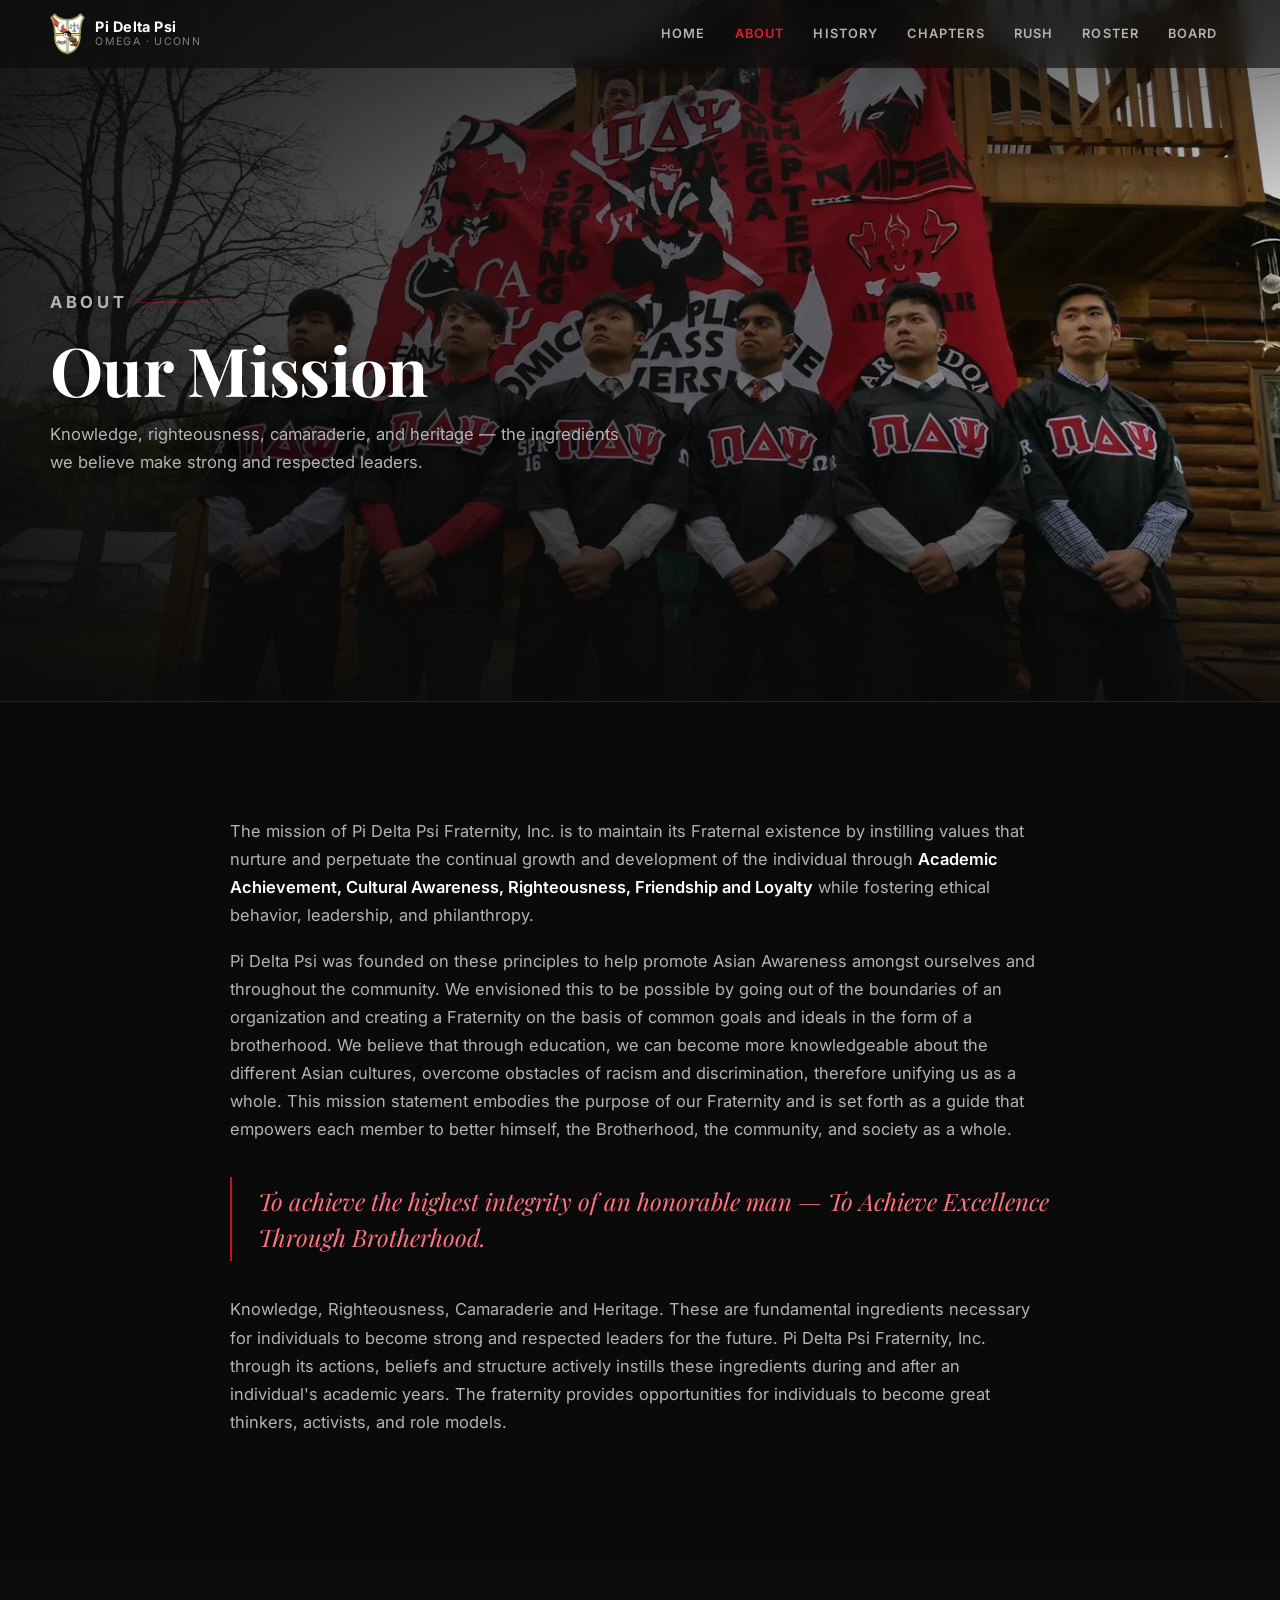
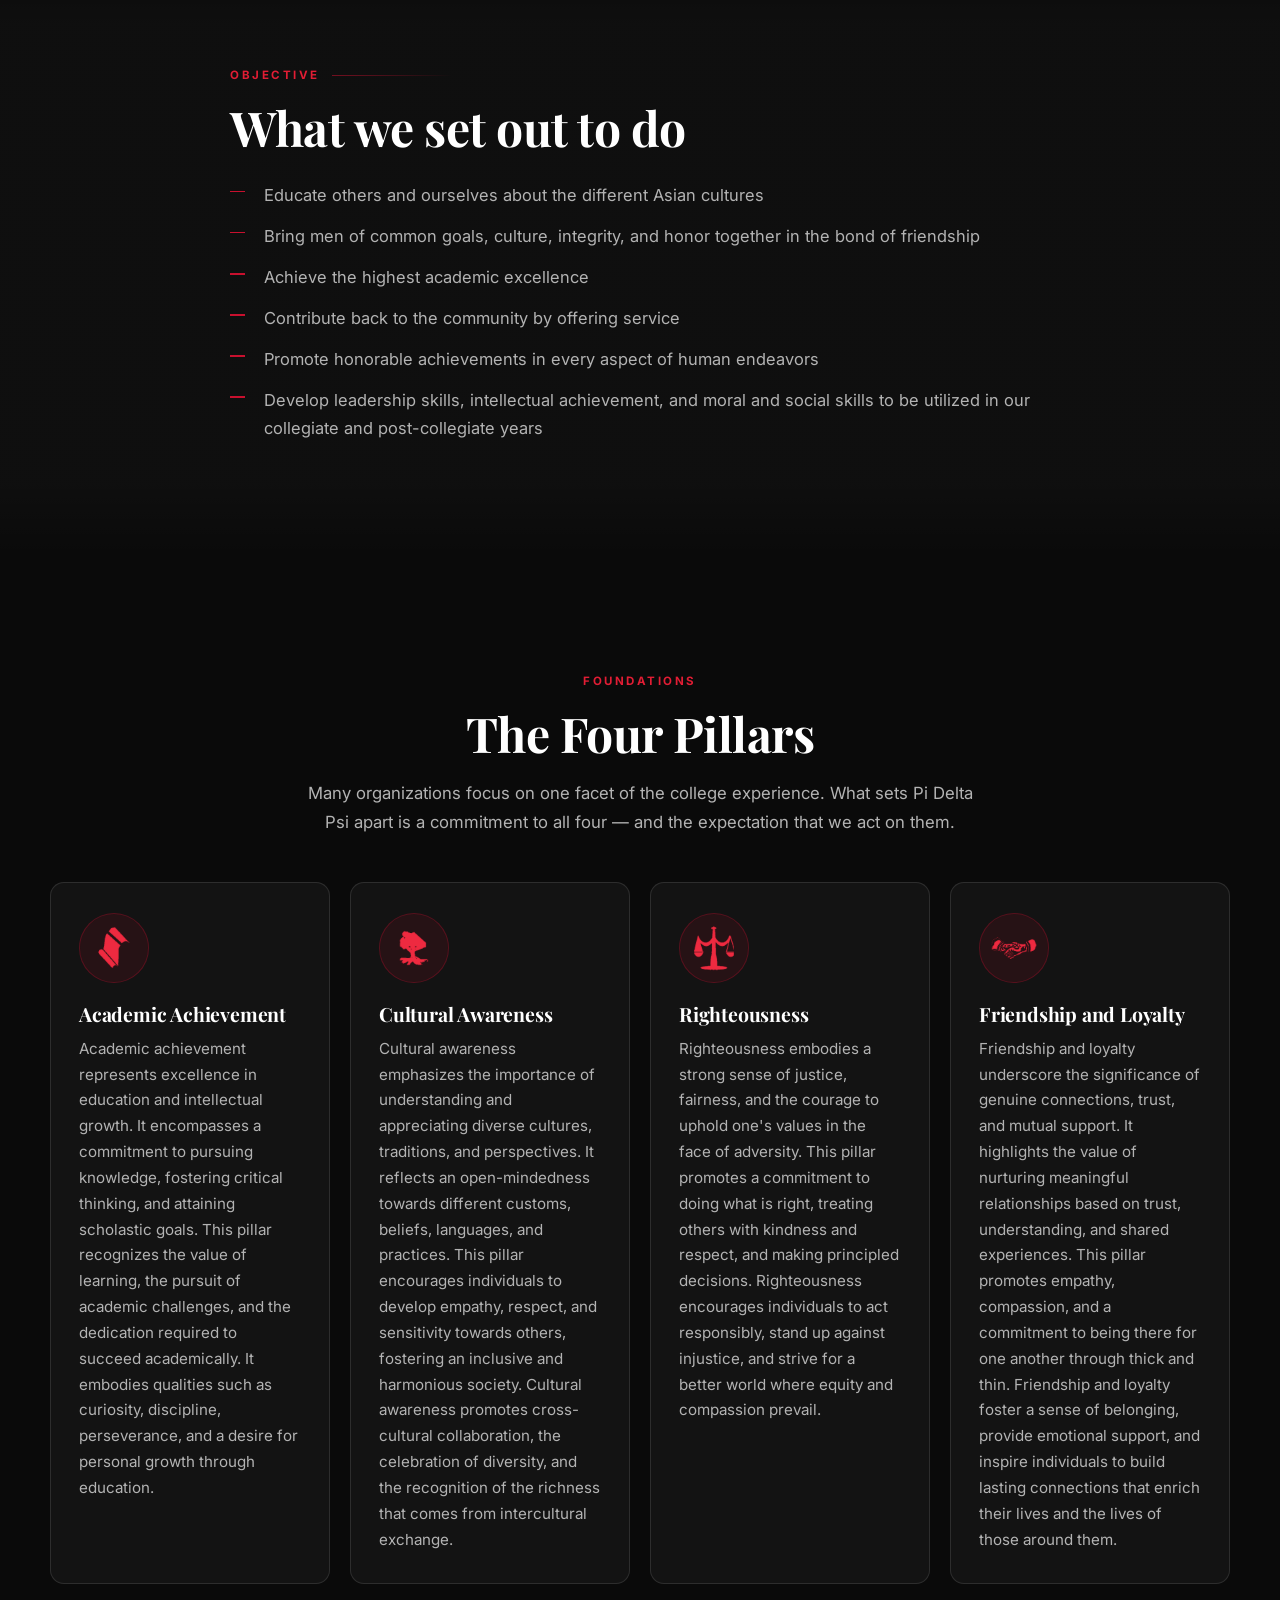
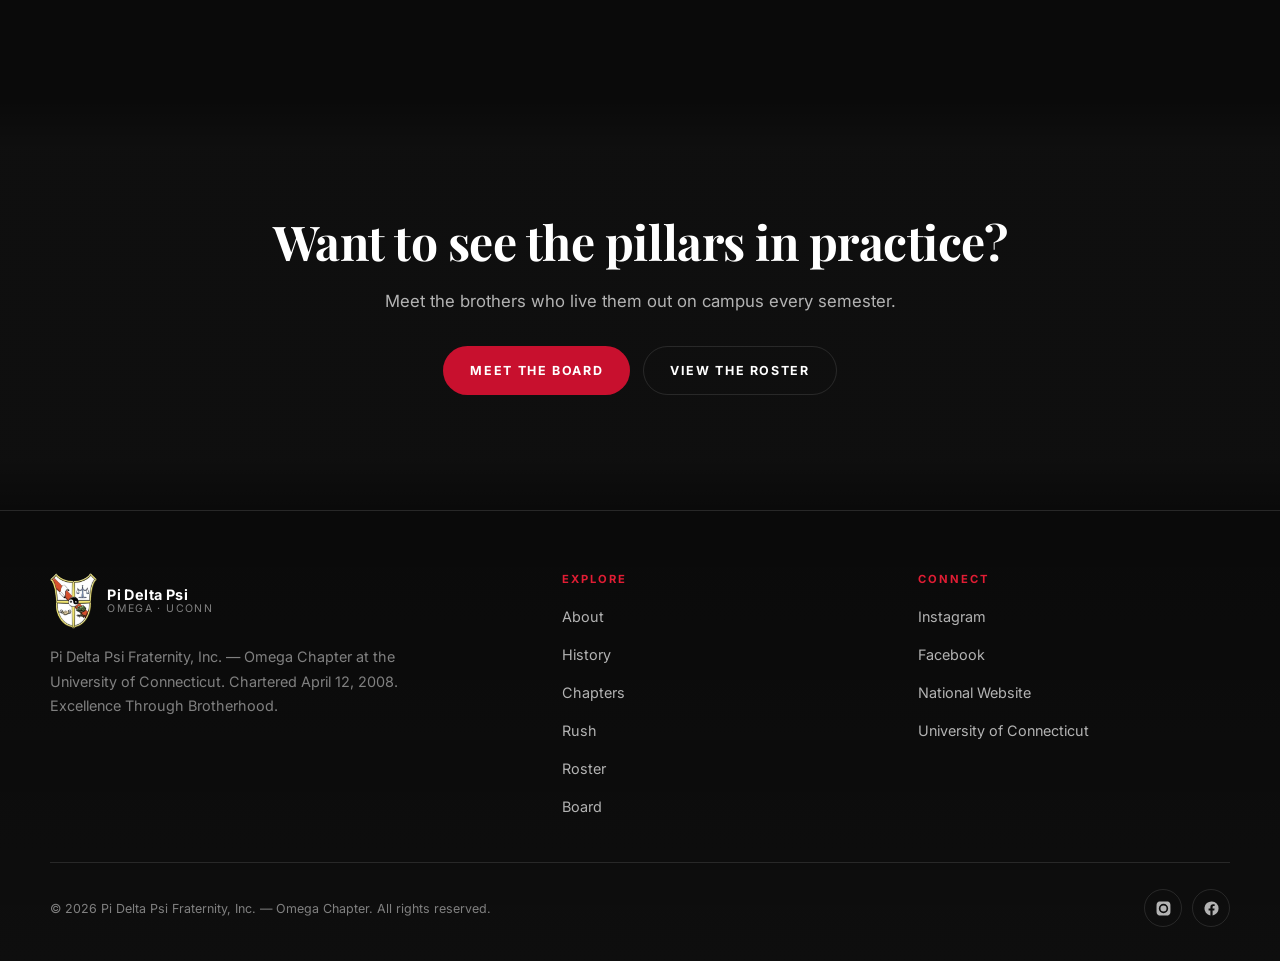
==== about.html @ b09564b2 "Size history header to the photo so nothing is cropped" ====
<!DOCTYPE html>
<html lang="en">
<head>
<meta charset="utf-8">
<meta name="viewport" content="width=device-width, initial-scale=1">
<title>About | Pi Delta Psi &mdash; Omega Chapter</title>
<meta name="description" content="The mission, objectives, and four pillars of Pi Delta Psi Fraternity, Inc. — Omega Chapter at the University of Connecticut.">
<link rel="icon" href="data:image/svg+xml,<svg xmlns='http://www.w3.org/2000/svg' viewBox='0 0 100 100'><text y='.9em' font-size='80' fill='%23c8102e'>Ω</text></svg>">
<link rel="preconnect" href="https://fonts.googleapis.com">
<link rel="preconnect" href="https://fonts.gstatic.com" crossorigin>
<link href="https://fonts.googleapis.com/css2?family=Inter:wght@400;600;700&family=Playfair+Display:ital,wght@0,400;0,700;1,400&display=swap" rel="stylesheet">
<link rel="stylesheet" href="assets/css/styles.css?v=17">
</head>
<body>

<header id="site-nav"></header>

<section class="pagehead pagehead--photo pagehead--about">
  <div class="pagehead__glyph" aria-hidden="true">Α</div>
  <div class="wrap">
    <p class="eyebrow">About</p>
    <h1>Our Mission</h1>
    <p>Knowledge, righteousness, camaraderie, and heritage &mdash; the ingredients we believe make strong and respected leaders.</p>
  </div>
</section>

<!-- ============================ MISSION ============================ -->
<section class="section">
  <div class="wrap-narrow prose">
    <p class="reveal">The mission of Pi Delta Psi Fraternity, Inc. is to maintain its Fraternal existence by instilling values that nurture and perpetuate the continual growth and development of the individual through <strong>Academic Achievement, Cultural Awareness, Righteousness, Friendship and Loyalty</strong> while fostering ethical behavior, leadership, and philanthropy.</p>

    <p class="reveal">Pi Delta Psi was founded on these principles to help promote Asian Awareness amongst ourselves and throughout the community. We envisioned this to be possible by going out of the boundaries of an organization and creating a Fraternity on the basis of common goals and ideals in the form of a brotherhood. We believe that through education, we can become more knowledgeable about the different Asian cultures, overcome obstacles of racism and discrimination, therefore unifying us as a whole. This mission statement embodies the purpose of our Fraternity and is set forth as a guide that empowers each member to better himself, the Brotherhood, the community, and society as a whole.</p>

    <div class="pull reveal">
      To achieve the highest integrity of an honorable man &mdash; To Achieve Excellence Through Brotherhood.
    </div>

    <p class="reveal">Knowledge, Righteousness, Camaraderie and Heritage. These are fundamental ingredients necessary for individuals to become strong and respected leaders for the future. Pi Delta Psi Fraternity, Inc. through its actions, beliefs and structure actively instills these ingredients during and after an individual's academic years. The fraternity provides opportunities for individuals to become great thinkers, activists, and role models.</p>
  </div>
</section>

<!-- ============================ OBJECTIVES ============================ -->
<section class="section section--alt">
  <div class="wrap-narrow">
    <p class="eyebrow reveal">Objective</p>
    <h2 class="section-title reveal">What we set out to do</h2>
    <ul class="checklist reveal" style="margin-top:26px">
      <li>Educate others and ourselves about the different Asian cultures</li>
      <li>Bring men of common goals, culture, integrity, and honor together in the bond of friendship</li>
      <li>Achieve the highest academic excellence</li>
      <li>Contribute back to the community by offering service</li>
      <li>Promote honorable achievements in every aspect of human endeavors</li>
      <li>Develop leadership skills, intellectual achievement, and moral and social skills to be utilized in our collegiate and post-collegiate years</li>
    </ul>
  </div>
</section>

<!-- ============================ PILLARS ============================ -->
<section class="section">
  <div class="wrap">
    <div class="center" style="margin-bottom:46px">
      <p class="eyebrow eyebrow--center reveal">Foundations</p>
      <h2 class="section-title reveal">The Four Pillars</h2>
      <p class="section-lede reveal">Many organizations focus on one facet of the college experience. What sets Pi Delta Psi apart is a commitment to all four &mdash; and the expectation that we act on them.</p>
    </div>
    <div class="grid grid--pillars" id="pillars"></div>
  </div>
</section>

<!-- ============================ CTA ============================ -->
<section class="section section--alt">
  <div class="wrap-narrow center">
    <h2 class="section-title reveal">Want to see the pillars in practice?</h2>
    <p class="section-lede reveal" style="margin-bottom:30px">Meet the brothers who live them out on campus every semester.</p>
    <div class="reveal" style="display:flex;gap:13px;justify-content:center;flex-wrap:wrap">
      <a class="btn btn--primary" href="board.html">Meet the Board</a>
      <a class="btn btn--ghost" href="roster.html">View the Roster</a>
    </div>
  </div>
</section>

<footer id="site-footer"></footer>
<button class="totop" id="to-top" aria-label="Back to top">&uarr;</button>

<script src="assets/js/data.js?v=17"></script>
<script src="assets/js/main.js?v=17"></script>
</body>
</html>
---- assets/css/styles.css ----
/* ==========================================================================
   Pi Delta Psi Fraternity, Inc. — Omega Chapter at UConn
   Global stylesheet
   --------------------------------------------------------------------------
   Brand colors live in :root below. Change them in one place and the whole
   site follows.
   ========================================================================== */

/* ---------- Tokens ---------- */
:root {
  /* Brand — red, black, white */
  --black-900: #0a0a0a;   /* page background */
  --black-800: #121212;   /* raised surfaces */
  --black-700: #1a1a1a;
  --black-600: #242424;
  --red-600:  #8f0b20;    /* deep red */
  --red-500:  #c8102e;    /* primary accent */
  --red-400:  #e11d34;    /* brighter accent */
  --red-300:  #ff7280;    /* light tint, for text on black */

  /* Surfaces & text */
  --bg: var(--black-900);
  --surface: rgba(255, 255, 255, 0.04);
  --surface-hover: rgba(255, 255, 255, 0.07);
  --border: rgba(255, 255, 255, 0.11);
  --border-strong: rgba(200, 16, 46, 0.55);
  --text: #ffffff;
  --text-muted: #b3b3b3;
  --text-dim: #808080;

  /* Type */
  --font-display: "Playfair Display", Georgia, "Times New Roman", serif;
  --font-body: "Inter", -apple-system, BlinkMacSystemFont, "Segoe UI", Roboto, Helvetica, Arial, sans-serif;

  /* Layout */
  --wrap: 1180px;
  --wrap-narrow: 820px;
  --nav-h: 68px;
  --radius: 14px;
  --radius-sm: 9px;

  /* Motion */
  --ease: cubic-bezier(0.22, 1, 0.36, 1);
}

/* ---------- Reset ---------- */
*, *::before, *::after { box-sizing: border-box; }

html {
  scroll-behavior: smooth;
  scroll-padding-top: calc(var(--nav-h) + 20px);
  -webkit-text-size-adjust: 100%;
}

body {
  margin: 0;
  background: var(--bg);
  color: var(--text);
  font-family: var(--font-body);
  font-size: 16.5px;
  line-height: 1.7;
  -webkit-font-smoothing: antialiased;
  overflow-x: hidden;
}

img { max-width: 100%; display: block; }
a { color: inherit; text-decoration: none; }
button { font: inherit; color: inherit; }

h1, h2, h3, h4 {
  font-family: var(--font-display);
  font-weight: 700;
  line-height: 1.15;
  margin: 0 0 0.5em;
  letter-spacing: -0.01em;
}

p { margin: 0 0 1.1em; }
p:last-child { margin-bottom: 0; }

::selection { background: var(--red-500); color: #fff; }

/* Focus ring — keyboard users only */
:focus-visible {
  outline: 2px solid var(--red-400);
  outline-offset: 3px;
  border-radius: 4px;
}

/* ---------- Layout helpers ---------- */
.wrap { width: min(100% - 44px, var(--wrap)); margin-inline: auto; }
.wrap-narrow { width: min(100% - 44px, var(--wrap-narrow)); margin-inline: auto; }

section { position: relative; }
.section { padding: clamp(64px, 9vw, 118px) 0; }
.section--tight { padding: clamp(48px, 6vw, 78px) 0; }
.section--alt { background: linear-gradient(180deg, transparent, rgba(255,255,255,0.02) 12%, rgba(255,255,255,0.02) 88%, transparent); }

.eyebrow {
  font-family: var(--font-body);
  font-size: 0.72rem;
  font-weight: 700;
  letter-spacing: 0.22em;
  text-transform: uppercase;
  color: var(--red-400);
  margin: 0 0 14px;
  display: flex;
  align-items: center;
  gap: 12px;
}
.eyebrow::after {
  content: "";
  flex: 1;
  height: 1px;
  background: linear-gradient(90deg, var(--border-strong), transparent);
  max-width: 120px;
}
.eyebrow--center { justify-content: center; }
.eyebrow--center::after { display: none; }

.section-title { font-size: clamp(1.9rem, 4.2vw, 3rem); margin-bottom: 18px; }
.section-lede { color: var(--text-muted); font-size: 1.05rem; max-width: 62ch; }
.center { text-align: center; }
.center .section-lede { margin-inline: auto; }

/* ---------- Navigation ---------- */
.nav {
  position: fixed;
  inset: 0 0 auto 0;
  height: var(--nav-h);
  z-index: 100;
  display: flex;
  align-items: center;
  background: rgba(10, 10, 10, 0.6);
  backdrop-filter: blur(14px);
  -webkit-backdrop-filter: blur(14px);
  border-bottom: 1px solid transparent;
  transition: background 0.3s var(--ease), border-color 0.3s var(--ease);
}
.nav.is-scrolled {
  background: rgba(10, 10, 10, 0.94);
  border-bottom-color: var(--border);
}
.nav__inner {
  width: min(100% - 44px, var(--wrap));
  margin-inline: auto;
  display: flex;
  align-items: center;
  justify-content: space-between;
  gap: 24px;
}
.brand { display: flex; align-items: center; gap: 10px; }
.brand__crest { height: 42px; width: auto; flex-shrink: 0; }
.footer .brand__crest { height: 56px; }
.brand__mark {
  font-family: var(--font-display);
  font-size: 1.22rem;
  letter-spacing: 0.06em;
  color: var(--red-400);
  line-height: 1;
}
.brand__text { display: flex; flex-direction: column; line-height: 1.15; }
.brand__name { font-weight: 700; font-size: 0.9rem; letter-spacing: 0.03em; }
.brand__sub { font-size: 0.66rem; color: var(--text-dim); letter-spacing: 0.13em; text-transform: uppercase; }

.nav__links { display: flex; align-items: center; gap: 3px; }
.nav__link {
  padding: 8px 13px;
  font-size: 0.8rem;
  font-weight: 600;
  letter-spacing: 0.09em;
  text-transform: uppercase;
  color: var(--text-muted);
  border-radius: 7px;
  transition: color 0.2s, background 0.2s;
}
.nav__link:hover { color: var(--text); background: var(--surface); }
.nav__link.is-active { color: var(--red-400); }

.nav__toggle {
  display: none;
  background: none;
  border: 1px solid var(--border);
  border-radius: 8px;
  width: 42px; height: 38px;
  cursor: pointer;
  padding: 0;
  align-items: center;
  justify-content: center;
}
.nav__toggle span {
  display: block;
  width: 18px; height: 1.5px;
  background: var(--text);
  position: relative;
  transition: background 0.2s;
}
.nav__toggle span::before,
.nav__toggle span::after {
  content: "";
  position: absolute;
  left: 0;
  width: 18px; height: 1.5px;
  background: var(--text);
  transition: transform 0.28s var(--ease);
}
.nav__toggle span::before { top: -6px; }
.nav__toggle span::after { top: 6px; }
.nav__toggle[aria-expanded="true"] span { background: transparent; }
.nav__toggle[aria-expanded="true"] span::before { transform: translateY(6px) rotate(45deg); }
.nav__toggle[aria-expanded="true"] span::after { transform: translateY(-6px) rotate(-45deg); }

@media (max-width: 900px) {
  .nav__toggle { display: flex; }
  .nav__links {
    position: fixed;
    inset: var(--nav-h) 0 auto 0;
    flex-direction: column;
    align-items: stretch;
    gap: 0;
    background: rgba(10, 10, 10, 0.98);
    backdrop-filter: blur(18px);
    border-bottom: 1px solid var(--border);
    padding: 10px 22px 22px;
    transform: translateY(-14px);
    opacity: 0;
    pointer-events: none;
    transition: opacity 0.25s var(--ease), transform 0.25s var(--ease);
  }
  .nav__links.is-open { opacity: 1; transform: none; pointer-events: auto; }
  .nav__link { padding: 14px 4px; border-bottom: 1px solid var(--border); font-size: 0.9rem; }
}

/* ---------- Buttons ---------- */
.btn {
  display: inline-flex;
  align-items: center;
  gap: 9px;
  padding: 13px 26px;
  border-radius: 999px;
  font-size: 0.78rem;
  font-weight: 700;
  letter-spacing: 0.13em;
  text-transform: uppercase;
  border: 1px solid transparent;
  background: transparent; /* buttons otherwise inherit the UA's buttonface color */
  cursor: pointer;
  transition: transform 0.2s var(--ease), background 0.2s, border-color 0.2s, color 0.2s;
}
.btn:hover { transform: translateY(-2px); }
.btn--primary { background: var(--red-500); color: #fff; }
.btn--primary:hover { background: var(--red-400); }
.btn--ghost { border-color: var(--border); color: var(--text); }
.btn--ghost:hover { border-color: var(--border-strong); background: var(--surface); }

/* ---------- Hero ---------- */
.hero {
  position: relative;
  min-height: 100svh;
  display: flex;
  align-items: center;
  padding-top: var(--nav-h);
  overflow: hidden;
  isolation: isolate;
}
.hero__bg {
  position: absolute;
  inset: 0;
  z-index: -2;
  background:
    radial-gradient(ellipse 70% 55% at 20% 15%, rgba(200, 16, 46, 0.22), transparent 62%),
    radial-gradient(ellipse 60% 50% at 82% 78%, rgba(143, 11, 32, 0.28), transparent 60%),
    linear-gradient(165deg, #161616 0%, #0a0a0a 55%, #0d0d0d 100%);
}
.hero__grid {
  position: absolute;
  inset: 0;
  z-index: -1;
  background-image:
    linear-gradient(rgba(255,255,255,0.028) 1px, transparent 1px),
    linear-gradient(90deg, rgba(255,255,255,0.028) 1px, transparent 1px);
  background-size: 74px 74px;
  mask-image: radial-gradient(ellipse 85% 70% at 50% 45%, #000 35%, transparent 78%);
  -webkit-mask-image: radial-gradient(ellipse 85% 70% at 50% 45%, #000 35%, transparent 78%);
}
.hero__crest {
  position: absolute;
  right: -2%;
  top: 50%;
  transform: translateY(-50%);
  height: min(112vh, 1000px);
  width: auto;
  opacity: 0.07;
  z-index: -1;
  user-select: none;
  pointer-events: none;
}
@media (max-width: 900px) { .hero__crest { right: -22%; opacity: 0.05; } }

.hero__content { position: relative; }
.hero__kicker {
  font-size: 0.74rem;
  font-weight: 700;
  letter-spacing: 0.34em;
  text-transform: uppercase;
  color: var(--red-400);
  margin-bottom: 26px;
}
.hero h1 {
  font-size: clamp(3rem, 11vw, 7.5rem);
  line-height: 0.94;
  margin: 0 0 6px;
  letter-spacing: -0.025em;
}
.hero h1 .thin { display: block; font-weight: 400; font-style: italic; color: var(--red-400); font-size: 0.44em; letter-spacing: 0.02em; margin-top: 14px; }
.hero__sub {
  font-size: clamp(0.9rem, 1.6vw, 1.06rem);
  color: var(--text-muted);
  letter-spacing: 0.12em;
  text-transform: uppercase;
  font-weight: 600;
  margin: 26px 0 34px;
  max-width: 46ch;
}
.hero__actions { display: flex; flex-wrap: wrap; gap: 13px; }
.hero__scroll {
  position: absolute;
  bottom: 34px;
  left: 50%;
  transform: translateX(-50%);
  font-size: 0.64rem;
  letter-spacing: 0.28em;
  text-transform: uppercase;
  color: var(--text-dim);
  display: flex;
  flex-direction: column;
  align-items: center;
  gap: 10px;
}
.hero__scroll::after {
  content: "";
  width: 1px; height: 40px;
  background: linear-gradient(180deg, var(--red-500), transparent);
  animation: scrollPulse 2.2s var(--ease) infinite;
}
@keyframes scrollPulse {
  0%, 100% { opacity: 0.25; transform: scaleY(0.6); transform-origin: top; }
  50% { opacity: 1; transform: scaleY(1); transform-origin: top; }
}

/* ---------- Page header (interior pages) ---------- */
.pagehead {
  padding: calc(var(--nav-h) + 76px) 0 62px;
  position: relative;
  overflow: hidden;
  border-bottom: 1px solid var(--border);
  background:
    radial-gradient(ellipse 60% 100% at 12% 0%, rgba(200, 16, 46, 0.2), transparent 62%),
    linear-gradient(180deg, var(--black-800), var(--black-900));
}
/* Photo variant of the page header (rush). The overlay keeps the heading
   readable over the image and fades the photo into the page background. */
/* Photo page header. Each page sets --head-img (and optionally --head-focus
   and --head-bright) on its own modifier class below. */
.pagehead--photo {
  /* A page can pin the box to its photo's aspect ratio so nothing is cropped. */
  aspect-ratio: var(--head-ratio, auto);
  min-height: var(--head-minh, 78vh);
  display: flex;
  align-items: center;
  padding: calc(var(--nav-h) + 72px) 0 76px;
  background: var(--black-900);
}
.pagehead--photo::before {
  content: "";
  position: absolute;
  inset: 0;
  background-image: var(--head-img);
  background-size: cover;
  background-position: var(--head-focus, center 30%);
  filter: brightness(var(--head-bright, 1.22)) saturate(1.06);
  z-index: 0;
}
.pagehead--photo::after {
  content: "";
  position: absolute;
  inset: 0;
  z-index: 1;
  background:
    linear-gradient(90deg,
      rgba(10,10,10,var(--scrim-l, 0.86)) 0%,
      rgba(10,10,10,var(--scrim-m, 0.55)) 46%,
      rgba(10,10,10,var(--scrim-r, 0.14)) 100%),
    linear-gradient(180deg, rgba(10,10,10,0.55) 0%, transparent 30%, transparent 62%, rgba(10,10,10,0.82) 100%);
}
.pagehead--photo .wrap { position: relative; z-index: 2; }
.pagehead--photo .pagehead__glyph { display: none; }
.pagehead--photo h1 {
  font-size: clamp(2.9rem, 8vw, 5.4rem);
  text-shadow: 0 3px 30px rgba(0,0,0,0.75);
}
.pagehead--photo p {
  color: #f0f0f0;
  font-size: 1.12rem;
  text-shadow: 0 2px 18px rgba(0,0,0,0.85);
}
@media (max-width: 760px) {
  .pagehead--photo { min-height: 64vh; }
  /* too narrow to honour a wide photo ratio; fall back to a cropped band */
  .pagehead--history { --head-ratio: auto; --head-minh: 56vh; --head-focus: center 12%; }
  .pagehead--photo::after {
    background:
      linear-gradient(180deg, rgba(10,10,10,0.6) 0%, rgba(10,10,10,0.42) 40%, rgba(10,10,10,0.88) 100%);
  }
}

/* Per-page photos */
.pagehead--rush   { --head-img: url("../img/rush-hero.webp");   --head-focus: center 30%; }
.pagehead--about  { --head-img: url("../img/about-hero.webp");  --head-focus: center 38%; --head-bright: 1.15;
                    --scrim-l: 0.9; --scrim-m: 0.62; --scrim-r: 0.18; }
.pagehead--history{ --head-img: url("../img/history-hero.webp"); --head-focus: center; --head-bright: 1.1;
                    --scrim-l: 0.9; --scrim-m: 0.6; --scrim-r: 0.16;
                    /* match the photo so the full frame is visible */
                    --head-ratio: 960 / 608; --head-minh: 0; }
.pagehead--roster {
  --head-img: url("../img/roster-hero.webp");
  --head-focus: center bottom;
  --head-bright: 1.12;
  --scrim-l: 0.93; --scrim-m: 0.68; --scrim-r: 0.2;
}

.pagehead__glyph { display: none; }
.pagehead--photo h1 {
  font-size: clamp(2.9rem, 8vw, 5.4rem);
  text-shadow: 0 3px 30px rgba(0,0,0,0.75);
}
.pagehead--photo p {
  color: #f0f0f0;
  font-size: 1.12rem;
  text-shadow: 0 2px 18px rgba(0,0,0,0.85);
}
@media (max-width: 760px) {
  .pagehead--photo { min-height: 64vh; }
  /* too narrow to honour a wide photo ratio; fall back to a cropped band */
  .pagehead--history { --head-ratio: auto; --head-minh: 56vh; --head-focus: center 12%; }
  .pagehead--photo::after {
    background:
      linear-gradient(180deg, rgba(10,10,10,0.6) 0%, rgba(10,10,10,0.42) 40%, rgba(10,10,10,0.88) 100%);
  }
}

.pagehead__glyph { display: none; }
.pagehead--photo h1 { text-shadow: 0 2px 24px rgba(0,0,0,0.6); }
.pagehead--photo p { color: #e6e6e6; text-shadow: 0 1px 14px rgba(0,0,0,0.7); }
@media (max-width: 760px) {
  .pagehead--photo::after {
    background:
      linear-gradient(180deg, rgba(10,10,10,0.7) 0%, rgba(10,10,10,0.82) 45%, rgba(10,10,10,0.95) 100%);
  }
}

.pagehead__glyph {
  position: absolute;
  right: 2%;
  top: 50%;
  transform: translateY(-46%);
  font-family: var(--font-display);
  font-size: clamp(11rem, 26vw, 22rem);
  line-height: 0.8;
  color: rgba(255,255,255,0.025);
  user-select: none;
  pointer-events: none;
}
.pagehead h1 { font-size: clamp(2.4rem, 6.5vw, 4.2rem); margin-bottom: 12px; }
.pagehead p { color: var(--text-muted); max-width: 58ch; font-size: 1.04rem; }

/* ---------- Stats ---------- */
.stats {
  display: grid;
  grid-template-columns: repeat(auto-fit, minmax(min(170px, 100%), 1fr));
  gap: 1px;
  background: var(--border);
  border: 1px solid var(--border);
  border-radius: var(--radius);
  overflow: hidden;
}
.stat { background: var(--black-900); padding: 30px 24px; text-align: center; }
.stat__num {
  font-family: var(--font-display);
  font-size: clamp(2.2rem, 5vw, 3.1rem);
  color: var(--red-400);
  line-height: 1;
  margin-bottom: 8px;
}
.stat__label {
  font-size: 0.7rem;
  letter-spacing: 0.16em;
  text-transform: uppercase;
  color: var(--text-dim);
  font-weight: 600;
}

/* ---------- Cards ---------- */
.grid { display: grid; gap: 20px; }
.grid--2 { grid-template-columns: repeat(auto-fit, minmax(min(320px, 100%), 1fr)); }
.grid--3 { grid-template-columns: repeat(auto-fit, minmax(min(280px, 100%), 1fr)); }
.grid--4 { grid-template-columns: repeat(auto-fit, minmax(min(215px, 100%), 1fr)); }

.card {
  background: var(--surface);
  border: 1px solid var(--border);
  border-radius: var(--radius);
  padding: 30px 28px;
  transition: transform 0.3s var(--ease), border-color 0.3s, background 0.3s;
  position: relative;
  overflow: hidden;
}
.card:hover { transform: translateY(-4px); border-color: var(--border-strong); background: var(--surface-hover); }
.card__glyph {
  font-family: var(--font-display);
  font-size: 2.1rem;
  color: var(--red-500);
  line-height: 1;
  margin-bottom: 16px;
  display: block;
}

/* Crest icons on the pillar cards */
.card__iconwrap {
  display: grid;
  place-items: center;
  width: 70px;
  height: 70px;
  margin-bottom: 20px;
  border-radius: 50%;
  background: rgba(200, 16, 46, 0.1);
  border: 1px solid rgba(200, 16, 46, 0.3);
  transition: background 0.3s var(--ease), border-color 0.3s var(--ease), transform 0.3s var(--ease);
}
.card:hover .card__iconwrap {
  background: rgba(200, 16, 46, 0.2);
  border-color: var(--red-500);
  transform: translateY(-2px);
}
.card__icon {
  width: 46px;
  height: 46px;
  object-fit: contain;
  transition: filter 0.3s var(--ease);
}
.card:hover .card__icon { filter: brightness(1.3); }

/* The four pillars always sit on one row on desktop. */
.grid--pillars { grid-template-columns: repeat(4, minmax(0, 1fr)); }
@media (max-width: 900px) { .grid--pillars { grid-template-columns: repeat(2, minmax(0, 1fr)); } }
@media (max-width: 600px)  { .grid--pillars { grid-template-columns: minmax(0, 1fr); } }
.card h3 { font-size: 1.22rem; margin-bottom: 10px; }
.card p { color: var(--text-muted); font-size: 0.95rem; margin: 0; }

.card--link { display: block; }
.card--link .card__go {
  margin-top: 18px;
  font-size: 0.72rem;
  letter-spacing: 0.16em;
  text-transform: uppercase;
  color: var(--red-400);
  font-weight: 700;
  display: inline-flex;
  align-items: center;
  gap: 7px;
  transition: gap 0.25s var(--ease);
}
.card--link:hover .card__go { gap: 13px; }

/* ---------- Prose ---------- */
.prose { color: var(--text-muted); font-size: 1.03rem; }
.prose h2 { color: var(--text); }
.prose h3 { color: var(--text); font-size: 1.3rem; margin-top: 2em; }
.prose strong { color: var(--text); font-weight: 600; }
.pull {
  border-left: 2px solid var(--red-500);
  padding: 6px 0 6px 26px;
  margin: 34px 0;
  font-family: var(--font-display);
  font-size: clamp(1.15rem, 2.4vw, 1.5rem);
  font-style: italic;
  line-height: 1.5;
  color: var(--red-300);
}
.pull cite { display: block; font-family: var(--font-body); font-style: normal; font-size: 0.74rem; letter-spacing: 0.16em; text-transform: uppercase; color: var(--text-dim); margin-top: 16px; }

/* ---------- Checklist ---------- */
.checklist { list-style: none; padding: 0; margin: 0; display: grid; gap: 13px; }
.checklist li {
  position: relative;
  padding-left: 34px;
  color: var(--text-muted);
}
.checklist li::before {
  content: "";
  position: absolute;
  left: 0; top: 0.62em;
  width: 15px; height: 1.5px;
  background: var(--red-500);
}

/* ---------- Controls (search + filters) ---------- */
.controls {
  display: flex;
  flex-wrap: wrap;
  gap: 12px;
  align-items: center;
  margin-bottom: 12px;
}
.search {
  position: relative;
  flex: 1 1 280px;
  min-width: 0;
}
.search input {
  width: 100%;
  background: var(--surface);
  border: 1px solid var(--border);
  border-radius: 999px;
  color: var(--text);
  padding: 13px 44px 13px 44px;
  font-size: 0.94rem;
  font-family: inherit;
  transition: border-color 0.2s, background 0.2s;
}
.search input::placeholder { color: var(--text-dim); }
/* Hide the browser's native clear control — we render our own. */
.search input::-webkit-search-cancel-button,
.search input::-webkit-search-decoration { -webkit-appearance: none; appearance: none; }
.search input:focus { outline: none; border-color: var(--border-strong); background: var(--surface-hover); }
.search__icon {
  position: absolute;
  left: 17px; top: 50%;
  transform: translateY(-50%);
  color: var(--text-dim);
  pointer-events: none;
  font-size: 0.95rem;
}
.search__clear {
  position: absolute;
  right: 8px; top: 50%;
  transform: translateY(-50%);
  background: none;
  border: 0;
  color: var(--text-dim);
  cursor: pointer;
  padding: 8px 12px;
  border-radius: 999px;
  font-size: 1.05rem;
  line-height: 1;
  display: none;
}
.search__clear:hover { color: var(--text); }
.search__clear.is-visible { display: block; }

.select {
  background: var(--surface);
  border: 1px solid var(--border);
  border-radius: 999px;
  color: var(--text);
  padding: 13px 18px;
  font-family: inherit;
  font-size: 0.9rem;
  cursor: pointer;
}
.select:focus { outline: none; border-color: var(--border-strong); }
.select option { background: var(--black-800); color: var(--text); }

.chiprow { display: flex; flex-wrap: wrap; gap: 8px; margin-bottom: 30px; }
.chip {
  background: var(--surface);
  border: 1px solid var(--border);
  border-radius: 999px;
  padding: 7px 15px;
  font-size: 0.78rem;
  font-weight: 600;
  letter-spacing: 0.03em;
  color: var(--text-muted);
  cursor: pointer;
  transition: all 0.2s;
  white-space: nowrap;
}
.chip:hover { color: var(--text); border-color: var(--border-strong); }
.chip.is-active { background: var(--red-500); border-color: var(--red-500); color: var(--black-900); }

.resultcount {
  font-size: 0.8rem;
  color: var(--text-dim);
  letter-spacing: 0.09em;
  text-transform: uppercase;
  font-weight: 600;
  margin-bottom: 26px;
}
.resultcount b { color: var(--red-400); }

.empty {
  text-align: center;
  padding: 70px 20px;
  color: var(--text-dim);
  border: 1px dashed var(--border);
  border-radius: var(--radius);
}
.empty strong { display: block; color: var(--text); font-family: var(--font-display); font-size: 1.3rem; margin-bottom: 8px; }

/* ---------- Roster ---------- */
.classblock {
  margin-bottom: 4px;
}
.classblock__head {
  position: sticky;
  top: var(--nav-h);
  z-index: 5;
  display: flex;
  align-items: center;
  gap: 16px;
  padding: 16px 4px 14px;
  background: var(--black-900);
  border-bottom: 1px solid var(--border-strong);
}
.classblock__greek {
  font-family: var(--font-display);
  font-size: 1.5rem;
  color: var(--red-500);
  width: 42px;
  flex-shrink: 0;
  text-align: center;
}
.classblock__meta { flex: 1; min-width: 0; }
.classblock__name {
  font-family: var(--font-display);
  font-size: 1.18rem;
  font-weight: 700;
  margin: 0;
  line-height: 1.25;
}
.classblock__term {
  font-size: 0.72rem;
  letter-spacing: 0.15em;
  text-transform: uppercase;
  color: var(--text-dim);
  font-weight: 600;
}
.classblock__count {
  font-size: 0.72rem;
  letter-spacing: 0.1em;
  text-transform: uppercase;
  color: var(--text-muted);
  background: var(--surface);
  border: 1px solid var(--border);
  border-radius: 999px;
  padding: 5px 12px;
  font-weight: 600;
  white-space: nowrap;
}
.classblock__body { padding: 18px 4px 40px; }

.educators {
  display: flex;
  flex-wrap: wrap;
  gap: 8px 22px;
  padding: 0 0 16px;
  margin-bottom: 18px;
  font-size: 0.83rem;
  color: var(--text-dim);
}
.educators span b { color: var(--text); font-weight: 700; letter-spacing: 0.01em; }

.brothers { display: grid; grid-template-columns: repeat(auto-fill, minmax(min(230px, 100%), 1fr)); gap: 10px; }
.brother {
  display: flex;
  align-items: baseline;
  gap: 11px;
  padding: 11px 14px;
  border: 1px solid var(--border);
  border-radius: var(--radius-sm);
  background: rgba(255,255,255,0.02);
  transition: border-color 0.2s, background 0.2s, transform 0.2s var(--ease);
}
.brother:hover { border-color: var(--border-strong); background: var(--surface-hover); transform: translateX(3px); }
.brother__num {
  font-family: var(--font-display);
  font-size: 0.86rem;
  color: var(--red-500);
  flex-shrink: 0;
  min-width: 30px;
  font-weight: 700;
}
.brother__name { font-weight: 600; font-size: 0.93rem; line-height: 1.35; }
.brother__line { display: block; font-size: 0.78rem; color: var(--text-dim); font-style: italic; font-weight: 400; }
.brother mark { background: rgba(200, 16, 46, 0.5); color: #fff; border-radius: 3px; padding: 0 2px; }

/* ---------- Timeline ---------- */
.timeline { position: relative; padding-left: 34px; }
.timeline::before {
  content: "";
  position: absolute;
  left: 6px; top: 8px; bottom: 8px;
  width: 1px;
  background: linear-gradient(180deg, var(--red-500), rgba(200,16,46,0.2));
}
.tl-item { position: relative; padding-bottom: 30px; }
.tl-item:last-child { padding-bottom: 0; }
.tl-item::before {
  content: "";
  position: absolute;
  left: -33px; top: 7px;
  width: 13px; height: 13px;
  border-radius: 50%;
  background: var(--black-900);
  border: 2px solid var(--red-500);
}
.tl-item__term { font-size: 0.72rem; letter-spacing: 0.15em; text-transform: uppercase; color: var(--red-400); font-weight: 700; margin-bottom: 5px; }
.tl-item__name { font-family: var(--font-display); font-size: 1.2rem; font-weight: 700; }
.tl-item__class { font-size: 0.83rem; color: var(--text-dim); }

/* ---------- Board ---------- */
.exec {
  display: grid;
  grid-template-columns: repeat(auto-fit, minmax(min(240px, 100%), 1fr));
  gap: 16px;
}
.exec__card {
  border: 1px solid var(--border);
  border-radius: var(--radius);
  padding: 28px 24px;
  background: var(--surface);
  position: relative;
  overflow: hidden;
  transition: transform 0.3s var(--ease), border-color 0.3s;
}
.exec__card::before {
  content: "";
  position: absolute;
  inset: 0 auto 0 0;
  width: 2px;
  background: var(--red-500);
  transform: scaleY(0);
  transform-origin: top;
  transition: transform 0.35s var(--ease);
}
.exec__card:hover { transform: translateY(-4px); border-color: var(--border-strong); }
.exec__card:hover::before { transform: scaleY(1); }
.exec__role { font-size: 0.7rem; letter-spacing: 0.19em; text-transform: uppercase; color: var(--red-400); font-weight: 700; margin-bottom: 12px; }
.exec__name { font-family: var(--font-display); font-size: 1.35rem; font-weight: 700; line-height: 1.2; }
.exec__line { font-size: 0.88rem; color: var(--text-dim); font-style: italic; margin-top: 3px; }

.committee {
  border: 1px solid var(--border);
  border-radius: var(--radius);
  padding: 22px 22px 20px;
  background: rgba(255,255,255,0.018);
  transition: border-color 0.25s, background 0.25s;
}
.committee:hover { border-color: var(--border-strong); background: var(--surface); }
.committee h3 {
  font-family: var(--font-body);
  font-size: 0.73rem;
  letter-spacing: 0.17em;
  text-transform: uppercase;
  color: var(--red-400);
  font-weight: 700;
  margin-bottom: 14px;
  padding-bottom: 12px;
  border-bottom: 1px solid var(--border);
}
.committee ul { list-style: none; margin: 0; padding: 0; display: grid; gap: 7px; }
.committee li { font-size: 0.9rem; font-weight: 600; }
.committee li span { display: block; font-size: 0.78rem; color: var(--text-dim); font-style: italic; font-weight: 400; }

/* ---------- Chapters ---------- */
.chapters { display: grid; grid-template-columns: repeat(auto-fill, minmax(min(260px, 100%), 1fr)); gap: 10px; }
.chapter {
  display: flex;
  align-items: center;
  gap: 14px;
  padding: 15px 18px;
  border: 1px solid var(--border);
  border-radius: var(--radius-sm);
  background: rgba(255,255,255,0.02);
  transition: border-color 0.2s, background 0.2s, transform 0.2s var(--ease);
}
.chapter:hover { border-color: var(--border-strong); background: var(--surface-hover); transform: translateY(-2px); }
.chapter.is-home { border-color: var(--red-500); background: rgba(200,16,46,0.14); }
.chapter__greek {
  font-family: var(--font-display);
  font-size: 1.05rem;
  color: var(--red-500);
  min-width: 64px;
  font-weight: 700;
  flex-shrink: 0;
}
.chapter__school { font-size: 0.9rem; font-weight: 600; line-height: 1.35; }
.chapter__badge {
  font-size: 0.6rem;
  letter-spacing: 0.14em;
  text-transform: uppercase;
  color: var(--red-400);
  font-weight: 700;
  display: block;
  margin-top: 2px;
}
.chapter mark { background: rgba(200, 16, 46, 0.5); color: #fff; border-radius: 3px; padding: 0 2px; }

/* ---------- Accordion (FAQ) ---------- */
.accordion { border-top: 1px solid var(--border); }
.acc-item { border-bottom: 1px solid var(--border); }
.acc-item__head {
  width: 100%;
  background: none;
  border: 0;
  padding: 24px 44px 24px 0;
  text-align: left;
  cursor: pointer;
  position: relative;
  font-family: var(--font-display);
  font-size: clamp(1.05rem, 2.2vw, 1.3rem);
  font-weight: 700;
  color: var(--text);
  transition: color 0.2s;
}
.acc-item__head:hover { color: var(--red-300); }
.acc-item__head::after {
  content: "+";
  position: absolute;
  right: 6px; top: 50%;
  transform: translateY(-50%);
  font-family: var(--font-body);
  font-size: 1.5rem;
  font-weight: 300;
  color: var(--red-400);
  transition: transform 0.3s var(--ease);
}
.acc-item.is-open .acc-item__head::after { transform: translateY(-50%) rotate(45deg); }
.acc-item__body {
  display: grid;
  grid-template-rows: 0fr;
  transition: grid-template-rows 0.35s var(--ease);
}
.acc-item.is-open .acc-item__body { grid-template-rows: 1fr; }
.acc-item__inner { overflow: hidden; }
.acc-item__inner > div { padding-bottom: 26px; color: var(--text-muted); max-width: 74ch; }

/* ---------- Photo-backed section ----------
   A normal section with a photo behind it. Declare the image on a modifier
   class here, never inline: a url() in a custom property resolves against
   the stylesheet that uses it, not the page. */
.section--photo {
  position: relative;
  overflow: hidden;
  padding: clamp(96px, 13vw, 168px) 0;
}
.section--photo::before {
  content: "";
  position: absolute;
  inset: 0;
  background-image: var(--band-img);
  background-size: cover;
  background-position: var(--band-focus, center);
  filter: brightness(var(--band-bright, 1.12)) saturate(1.05);
}
.section--photo::after {
  content: "";
  position: absolute;
  inset: 0;
  background: linear-gradient(180deg,
    rgba(10,10,10,0.94) 0%,
    rgba(10,10,10,0.72) 38%,
    rgba(10,10,10,0.72) 62%,
    rgba(10,10,10,0.96) 100%);
}
.section--photo > * { position: relative; z-index: 2; }
.section--photo h2 { text-shadow: 0 3px 28px rgba(0,0,0,0.8); }
.section--photo .section-lede { color: #ececec; text-shadow: 0 2px 16px rgba(0,0,0,0.85); }

.section--banquet { --band-img: url("../img/band-banquet.webp"); --band-focus: center 42%; }

/* ---------- Photo gallery ---------- */
.gallery {
  display: grid;
  grid-template-columns: repeat(auto-fit, minmax(min(260px, 100%), 1fr));
  gap: 18px;
}
.gallery figure {
  margin: 0;
  border: 1px solid var(--border);
  border-radius: var(--radius);
  overflow: hidden;
  background: var(--surface);
  transition: border-color 0.25s var(--ease), transform 0.25s var(--ease);
}
.gallery figure:hover { border-color: var(--border-strong); transform: translateY(-3px); }
.gallery img {
  width: 100%;
  height: auto;            /* beats the width/height attributes so aspect-ratio applies */
  aspect-ratio: 4 / 3;
  object-fit: cover;
  display: block;
  filter: saturate(1.05);
}
.gallery figcaption {
  padding: 13px 16px 15px;
  font-size: 0.82rem;
  letter-spacing: 0.06em;
  text-transform: uppercase;
  font-weight: 600;
  color: var(--text-muted);
}

/* ---------- Footer ---------- */
.footer {
  border-top: 1px solid var(--border);
  padding: 62px 0 34px;
  background: linear-gradient(180deg, transparent, rgba(255,255,255,0.015));
}
.footer__top {
  display: grid;
  grid-template-columns: 1.5fr 1fr 1fr;
  gap: 44px;
  padding-bottom: 42px;
  border-bottom: 1px solid var(--border);
}
@media (max-width: 760px) { .footer__top { grid-template-columns: 1fr; gap: 32px; } }
.footer__brand .brand { margin-bottom: 16px; }
.footer__brand p { color: var(--text-dim); font-size: 0.9rem; max-width: 42ch; }
.footer h4 {
  font-family: var(--font-body);
  font-size: 0.7rem;
  letter-spacing: 0.18em;
  text-transform: uppercase;
  color: var(--red-400);
  margin-bottom: 16px;
}
.footer ul { list-style: none; margin: 0; padding: 0; display: grid; gap: 10px; }
.footer ul a { color: var(--text-muted); font-size: 0.9rem; transition: color 0.2s; }
.footer ul a:hover { color: var(--red-300); }
.footer__bottom {
  padding-top: 26px;
  display: flex;
  flex-wrap: wrap;
  gap: 14px;
  justify-content: space-between;
  align-items: center;
  font-size: 0.78rem;
  color: var(--text-dim);
}
.footer__social { display: flex; gap: 10px; }
.footer__social a {
  width: 38px; height: 38px;
  border: 1px solid var(--border);
  border-radius: 50%;
  display: grid;
  place-items: center;
  color: var(--text-muted);
  transition: all 0.2s var(--ease);
}
.footer__social a:hover { border-color: var(--red-500); color: var(--red-400); transform: translateY(-2px); }
.footer__social svg { width: 17px; height: 17px; fill: currentColor; }

/* ---------- Scroll reveal ----------
   Not used on the roster page, whose list renders immediately. */
.reveal {
  opacity: 0;
  transform: translateY(24px);
  transition: opacity 0.7s var(--ease), transform 0.7s var(--ease);
}
.reveal.is-in { opacity: 1; transform: none; }
.reveal[data-delay="1"] { transition-delay: 0.08s; }
.reveal[data-delay="2"] { transition-delay: 0.16s; }
.reveal[data-delay="3"] { transition-delay: 0.24s; }
.reveal[data-delay="4"] { transition-delay: 0.32s; }

/* ---------- Back to top ---------- */
.totop {
  position: fixed;
  right: 24px; bottom: 24px;
  width: 46px; height: 46px;
  border-radius: 50%;
  background: var(--red-500);
  color: #fff;
  border: 0;
  cursor: pointer;
  display: grid;
  place-items: center;
  font-size: 1.05rem;
  opacity: 0;
  pointer-events: none;
  transform: translateY(12px);
  transition: all 0.3s var(--ease);
  z-index: 90;
  box-shadow: 0 8px 26px rgba(0,0,0,0.4);
}
.totop.is-visible { opacity: 1; pointer-events: auto; transform: none; }
.totop:hover { background: var(--red-400); transform: translateY(-3px); }

/* ---------- Reduced motion ---------- */
@media (prefers-reduced-motion: reduce) {
  html { scroll-behavior: auto; }
  *, *::before, *::after {
    animation-duration: 0.01ms !important;
    animation-iteration-count: 1 !important;
    transition-duration: 0.01ms !important;
  }
  .reveal { opacity: 1; transform: none; }
}

/* ---------- Print ---------- */
@media print {
  .nav, .totop, .hero__scroll, .controls, .chiprow { display: none !important; }
  body { background: #fff; color: #000; }
  .classblock__head { position: static; }
}
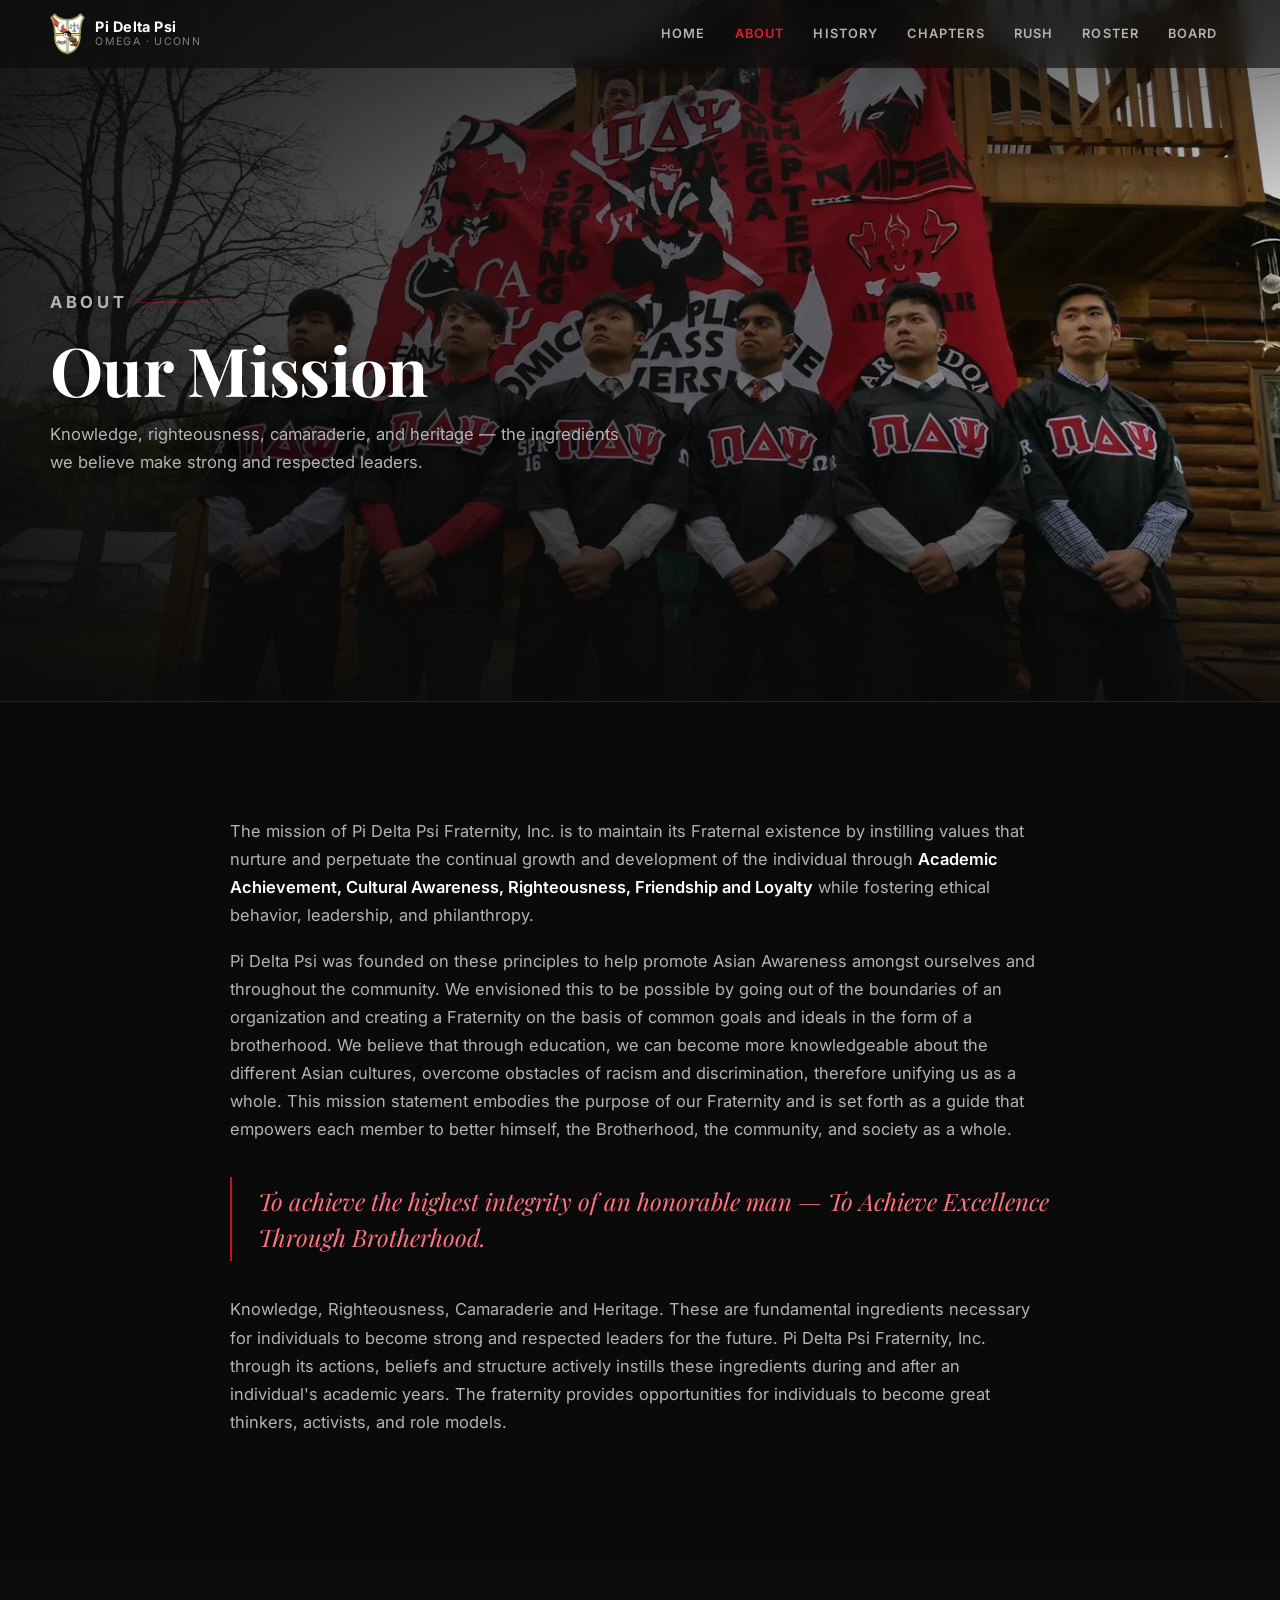
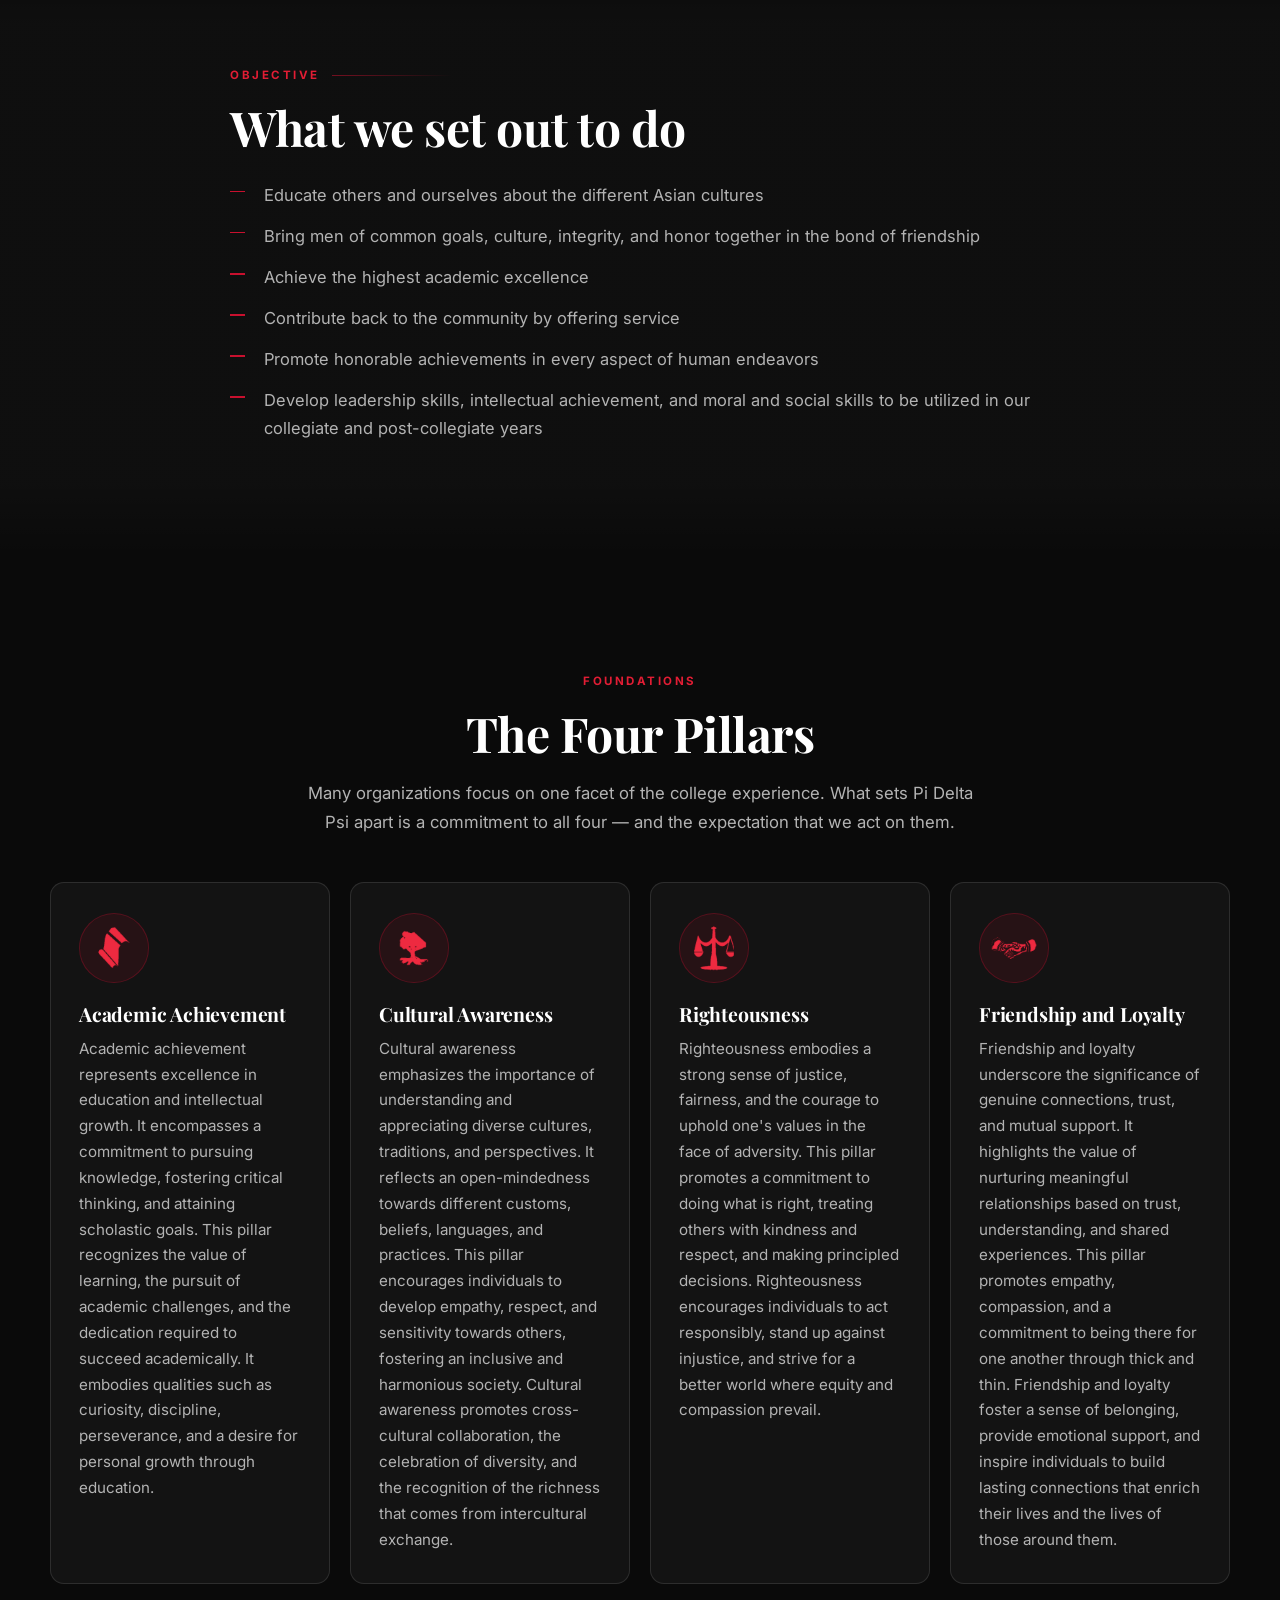
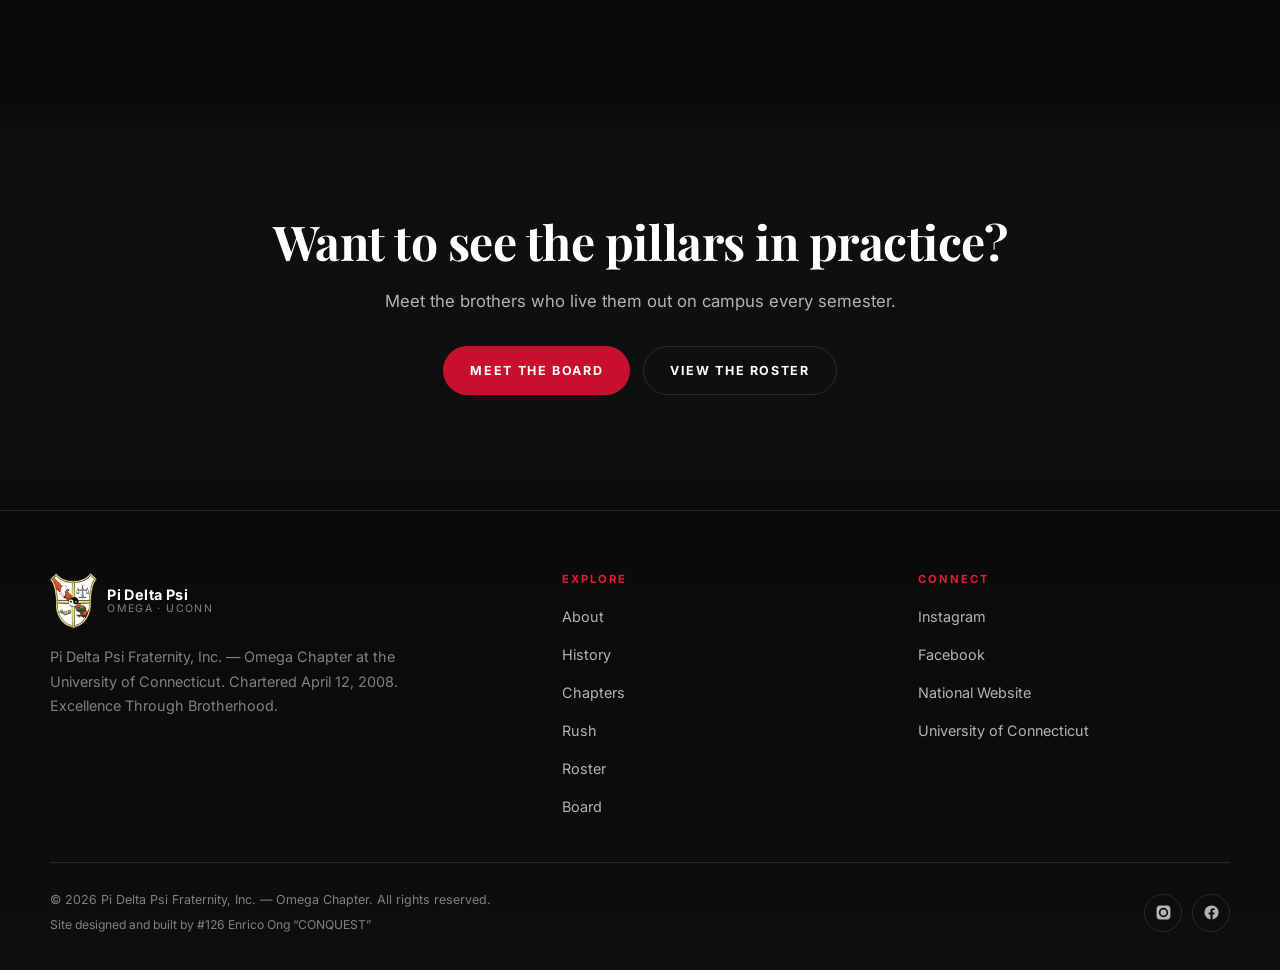
==== commit 2c510f5c: "Show build credit on every page" ====
--- a/about.html
+++ b/about.html
@@ -9,7 +9,7 @@
 <link rel="preconnect" href="https://fonts.googleapis.com">
 <link rel="preconnect" href="https://fonts.gstatic.com" crossorigin>
 <link href="https://fonts.googleapis.com/css2?family=Inter:wght@400;600;700&family=Playfair+Display:ital,wght@0,400;0,700;1,400&display=swap" rel="stylesheet">
-<link rel="stylesheet" href="assets/css/styles.css?v=17">
+<link rel="stylesheet" href="assets/css/styles.css?v=23">
 </head>
 <body>
 
@@ -82,7 +82,7 @@
 <footer id="site-footer"></footer>
 <button class="totop" id="to-top" aria-label="Back to top">&uarr;</button>
 
-<script src="assets/js/data.js?v=17"></script>
-<script src="assets/js/main.js?v=17"></script>
+<script src="assets/js/data.js?v=23"></script>
+<script src="assets/js/main.js?v=23"></script>
 </body>
 </html>
--- a/assets/css/styles.css
+++ b/assets/css/styles.css
@@ -272,17 +272,6 @@
     radial-gradient(ellipse 60% 50% at 82% 78%, rgba(143, 11, 32, 0.28), transparent 60%),
     linear-gradient(165deg, #161616 0%, #0a0a0a 55%, #0d0d0d 100%);
 }
-.hero__grid {
-  position: absolute;
-  inset: 0;
-  z-index: -1;
-  background-image:
-    linear-gradient(rgba(255,255,255,0.028) 1px, transparent 1px),
-    linear-gradient(90deg, rgba(255,255,255,0.028) 1px, transparent 1px);
-  background-size: 74px 74px;
-  mask-image: radial-gradient(ellipse 85% 70% at 50% 45%, #000 35%, transparent 78%);
-  -webkit-mask-image: radial-gradient(ellipse 85% 70% at 50% 45%, #000 35%, transparent 78%);
-}
 .hero__crest {
   position: absolute;
   right: -2%;
@@ -418,6 +407,8 @@
 .pagehead--rush   { --head-img: url("../img/rush-hero.webp");   --head-focus: center 30%; }
 .pagehead--about  { --head-img: url("../img/about-hero.webp");  --head-focus: center 38%; --head-bright: 1.15;
                     --scrim-l: 0.9; --scrim-m: 0.62; --scrim-r: 0.18; }
+.pagehead--chapters{ --head-img: url("../img/chapters-hero.webp"); --head-focus: center 38%; --head-bright: 1.14;
+                    --scrim-l: 0.9; --scrim-m: 0.62; --scrim-r: 0.2; }
 .pagehead--history{ --head-img: url("../img/history-hero.webp"); --head-focus: center; --head-bright: 1.1;
                     --scrim-l: 0.9; --scrim-m: 0.6; --scrim-r: 0.16;
                     /* match the photo so the full frame is visible */
@@ -848,6 +839,30 @@
 .exec__role { font-size: 0.7rem; letter-spacing: 0.19em; text-transform: uppercase; color: var(--red-400); font-weight: 700; margin-bottom: 12px; }
 .exec__name { font-family: var(--font-display); font-size: 1.35rem; font-weight: 700; line-height: 1.2; }
 .exec__line { font-size: 0.88rem; color: var(--text-dim); font-style: italic; margin-top: 3px; }
+
+/* Exec board: cards on the left, the board poster on the right. */
+.execwrap {
+  display: grid;
+  grid-template-columns: minmax(0, 1.5fr) minmax(0, 1fr);
+  gap: 26px;
+  align-items: start;
+}
+.execwrap .exec { grid-template-columns: repeat(2, minmax(0, 1fr)); }
+.execposter { margin: 0; }
+.execposter img {
+  width: 100%;
+  height: auto;
+  display: block;
+  border: 1px solid var(--border);
+  border-radius: var(--radius);
+}
+@media (max-width: 1000px) {
+  .execwrap { grid-template-columns: 1fr; }
+  .execposter { max-width: 460px; margin-inline: auto; }
+}
+@media (max-width: 620px) {
+  .execwrap .exec { grid-template-columns: 1fr; }
+}
 
 .committee {
   border: 1px solid var(--border);
@@ -961,7 +976,9 @@
   background-image: var(--band-img);
   background-size: cover;
   background-position: var(--band-focus, center);
-  filter: brightness(var(--band-bright, 1.12)) saturate(1.05);
+  /* scale slightly when blurring so the blur does not bleed transparent edges */
+  transform: scale(var(--band-scale, 1));
+  filter: brightness(var(--band-bright, 1.12)) saturate(1.05) blur(var(--band-blur, 0px));
 }
 .section--photo::after {
   content: "";
@@ -978,6 +995,13 @@
 .section--photo .section-lede { color: #ececec; text-shadow: 0 2px 16px rgba(0,0,0,0.85); }
 
 .section--banquet { --band-img: url("../img/band-banquet.webp"); --band-focus: center 42%; }
+/* Standalone brand graphic block */
+.brandmark {
+  display: block;
+  width: 100%;
+  height: auto;
+  border-radius: var(--radius);
+}
 
 /* ---------- Photo gallery ---------- */
 .gallery {
@@ -1048,6 +1072,9 @@
   font-size: 0.78rem;
   color: var(--text-dim);
 }
+.footer__legal { display: grid; gap: 5px; }
+.footer__credit { color: var(--text-dim); font-size: 0.76rem; }
+.footer__credit b { color: var(--red-400); font-weight: 600; }
 .footer__social { display: flex; gap: 10px; }
 .footer__social a {
   width: 38px; height: 38px;
